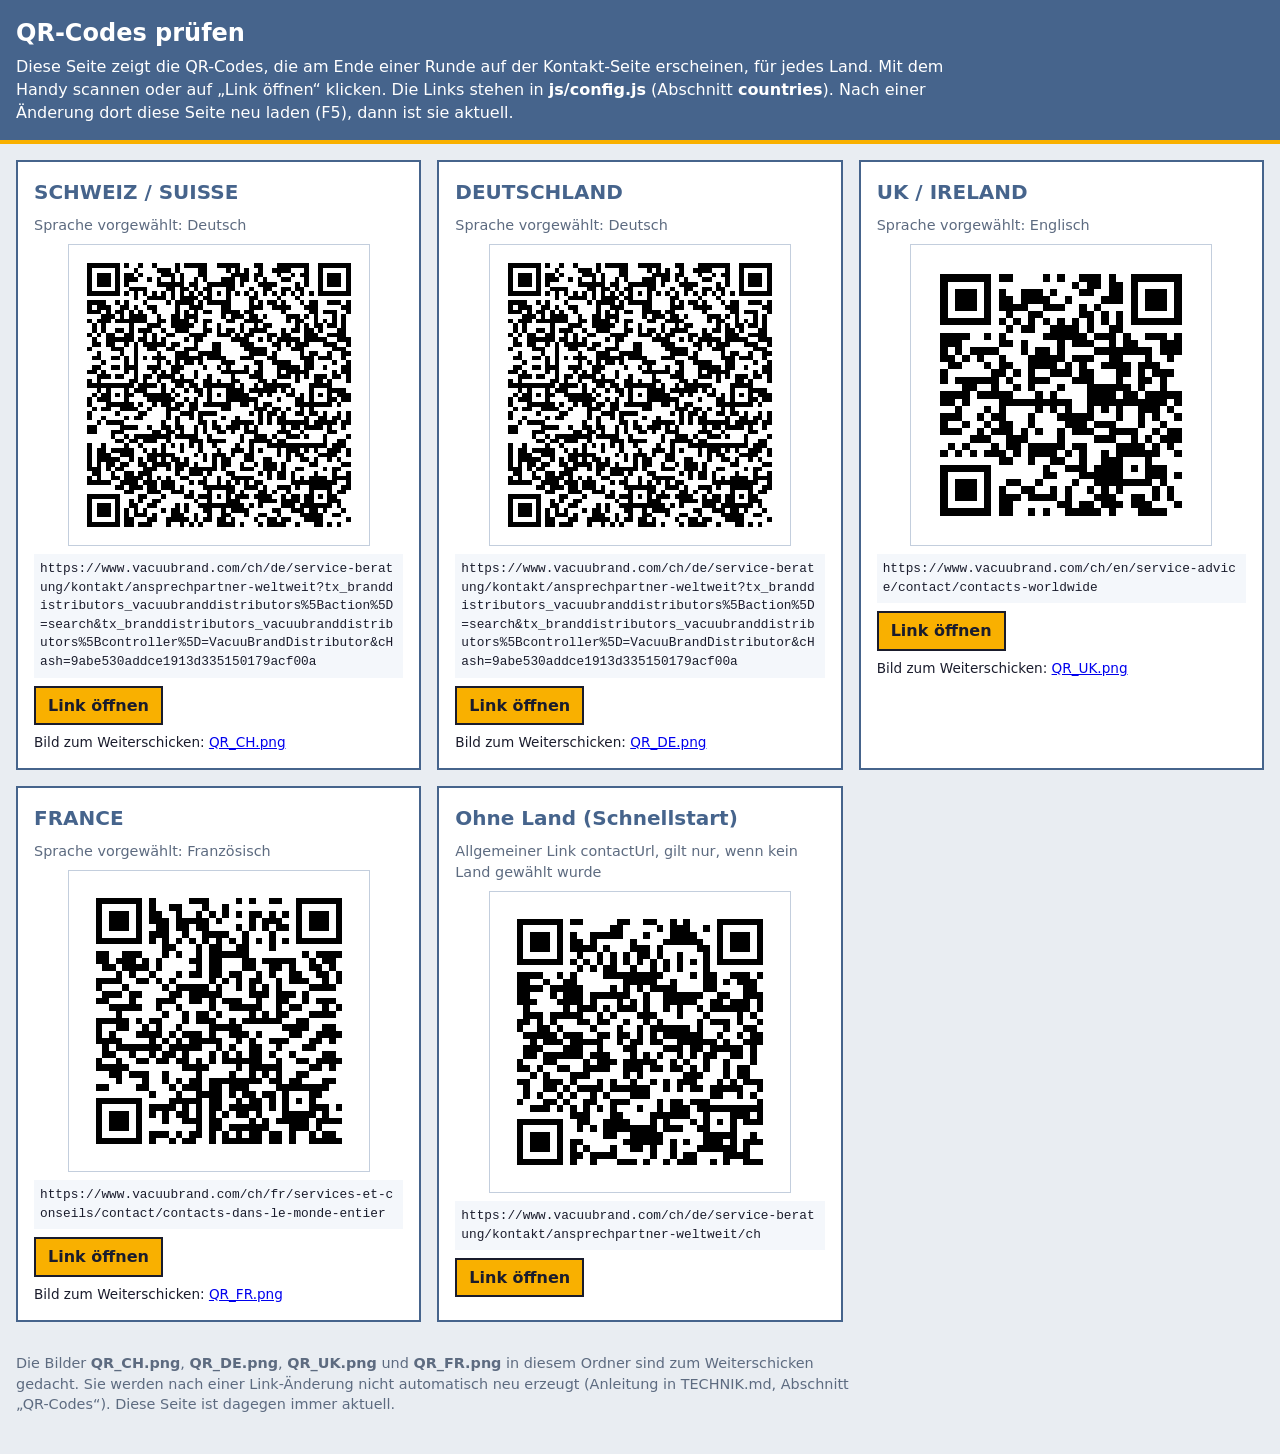
==== qr/index.html @ b3a127d9 "Mehrsprachigkeit (DE/EN/FR) und Länderwahl mit QR-Code pro Land - Neue Datei js/i18n.js mit allen Te" ====
<!DOCTYPE html>
<html lang="de">
<head>
<meta charset="utf-8">
<meta name="viewport" content="width=device-width, initial-scale=1">
<title>QR-Codes prüfen – Professor Vakuumus</title>
<style>
  :root { --navy: #46648c; --gold: #f9b000; --blue: #4f8fcf; --ink: #1a1c2c; }
  body { margin: 0; background: #e9edf2; color: var(--ink); font: 16px/1.45 system-ui, -apple-system, "Segoe UI", Arial, sans-serif; }
  header { background: var(--navy); color: #fff; padding: 16px; border-bottom: 4px solid var(--gold); }
  header h1 { margin: 0 0 4px; font-size: 1.5em; }
  header p { margin: 0; max-width: 60em; }
  main { padding: 16px; display: grid; grid-template-columns: repeat(auto-fill, minmax(320px, 1fr)); gap: 16px; }
  .card { background: #fff; border: 2px solid var(--navy); padding: 16px; display: flex; flex-direction: column; gap: 8px; }
  .card h2 { margin: 0; font-size: 1.25em; color: var(--navy); }
  .card .lang { color: #5d6b80; font-size: 0.9em; }
  .card canvas { width: 100%; max-width: 300px; height: auto; image-rendering: pixelated; align-self: center; border: 1px solid #c3cedd; }
  .card code { display: block; word-break: break-all; background: #f4f7fb; padding: 6px; font-size: 0.8em; }
  .card a.open { align-self: flex-start; background: var(--gold); color: var(--ink); font-weight: bold; padding: 6px 12px; text-decoration: none; border: 2px solid var(--ink); }
  .card .png { font-size: 0.85em; }
  .err { background: #e04848; color: #fff; padding: 12px; margin: 16px; }
  footer { padding: 0 16px 24px; color: #5d6b80; font-size: 0.9em; max-width: 60em; }
</style>
</head>
<body>
<header>
  <h1>QR-Codes prüfen</h1>
  <p>Diese Seite zeigt die QR-Codes, die am Ende einer Runde auf der Kontakt-Seite erscheinen, für jedes Land. Mit dem Handy scannen oder auf „Link öffnen“ klicken.
     Die Links stehen in <b>js/config.js</b> (Abschnitt <b>countries</b>). Nach einer Änderung dort diese Seite neu laden (F5), dann ist sie aktuell.</p>
</header>
<div id="msg"></div>
<main id="list"></main>
<footer>
  <p>Die Bilder <b>QR_CH.png</b>, <b>QR_DE.png</b>, <b>QR_UK.png</b> und <b>QR_FR.png</b> in diesem Ordner sind zum Weiterschicken gedacht.
     Sie werden nach einer Link-Änderung nicht automatisch neu erzeugt (Anleitung in TECHNIK.md, Abschnitt „QR-Codes“). Diese Seite ist dagegen immer aktuell.</p>
</footer>
<!-- Gleiche Bibliothek und gleiche Einstellungen wie im Spiel (qrcode(0, 'L')) -->
<script src="../js/lib/qrcode.js"></script>
<script src="../js/config.js"></script>
<script>
'use strict';
(function () {
  const LANG = { de: 'Deutsch', en: 'Englisch', fr: 'Französisch' };
  const list = document.getElementById('list');
  if (typeof CONFIG === 'undefined' || typeof qrcode === 'undefined') {
    document.getElementById('msg').innerHTML = '<div class="err">js/config.js oder js/lib/qrcode.js konnte nicht geladen werden.</div>';
    return;
  }
  const esc = s => String(s).replace(/[&<>"']/g, c => ({ '&': '&amp;', '<': '&lt;', '>': '&gt;', '"': '&quot;', "'": '&#39;' }[c]));
  // QR-Code als Bild: 10 Pixel pro Kästchen und weisser Rand von 4 Kästchen (wie im Spiel)
  function qrCanvas(text) {
    const q = qrcode(0, 'L'); q.addData(text); q.make();
    const n = q.getModuleCount(), m = 10, px = (n + 8) * m;
    const c = document.createElement('canvas'); c.width = px; c.height = px;
    const g = c.getContext('2d');
    g.fillStyle = '#ffffff'; g.fillRect(0, 0, px, px);
    g.fillStyle = '#000000';
    for (let r = 0; r < n; r++) for (let col = 0; col < n; col++) if (q.isDark(r, col)) g.fillRect((col + 4) * m, (r + 4) * m, m, m);
    return c;
  }
  const entries = (CONFIG.countries || []).map(c => ({ key: c.key, title: c.name, sub: 'Sprache vorgewählt: ' + (LANG[c.lang] || c.lang), url: c.contactUrl || CONFIG.contactUrl, png: 'QR_' + c.key + '.png' }));
  entries.push({ key: 'ALLGEMEIN', title: 'Ohne Land (Schnellstart)', sub: 'Allgemeiner Link contactUrl, gilt nur, wenn kein Land gewählt wurde', url: CONFIG.contactUrl });
  for (const e of entries) {
    const card = document.createElement('section');
    card.className = 'card';
    card.dataset.key = e.key;
    card.innerHTML = '<h2>' + esc(e.title) + '</h2><div class="lang">' + esc(e.sub) + '</div>';
    const canvas = qrCanvas(e.url);
    canvas.dataset.url = e.url;
    card.appendChild(canvas);
    card.insertAdjacentHTML('beforeend', '<code>' + esc(e.url) + '</code>' +
      '<a class="open" href="' + esc(e.url) + '" target="_blank" rel="noopener">Link öffnen</a>' +
      (e.png ? '<div class="png">Bild zum Weiterschicken: <a href="' + e.png + '" download>' + e.png + '</a></div>' : ''));
    list.appendChild(card);
  }
})();
</script>
</body>
</html>
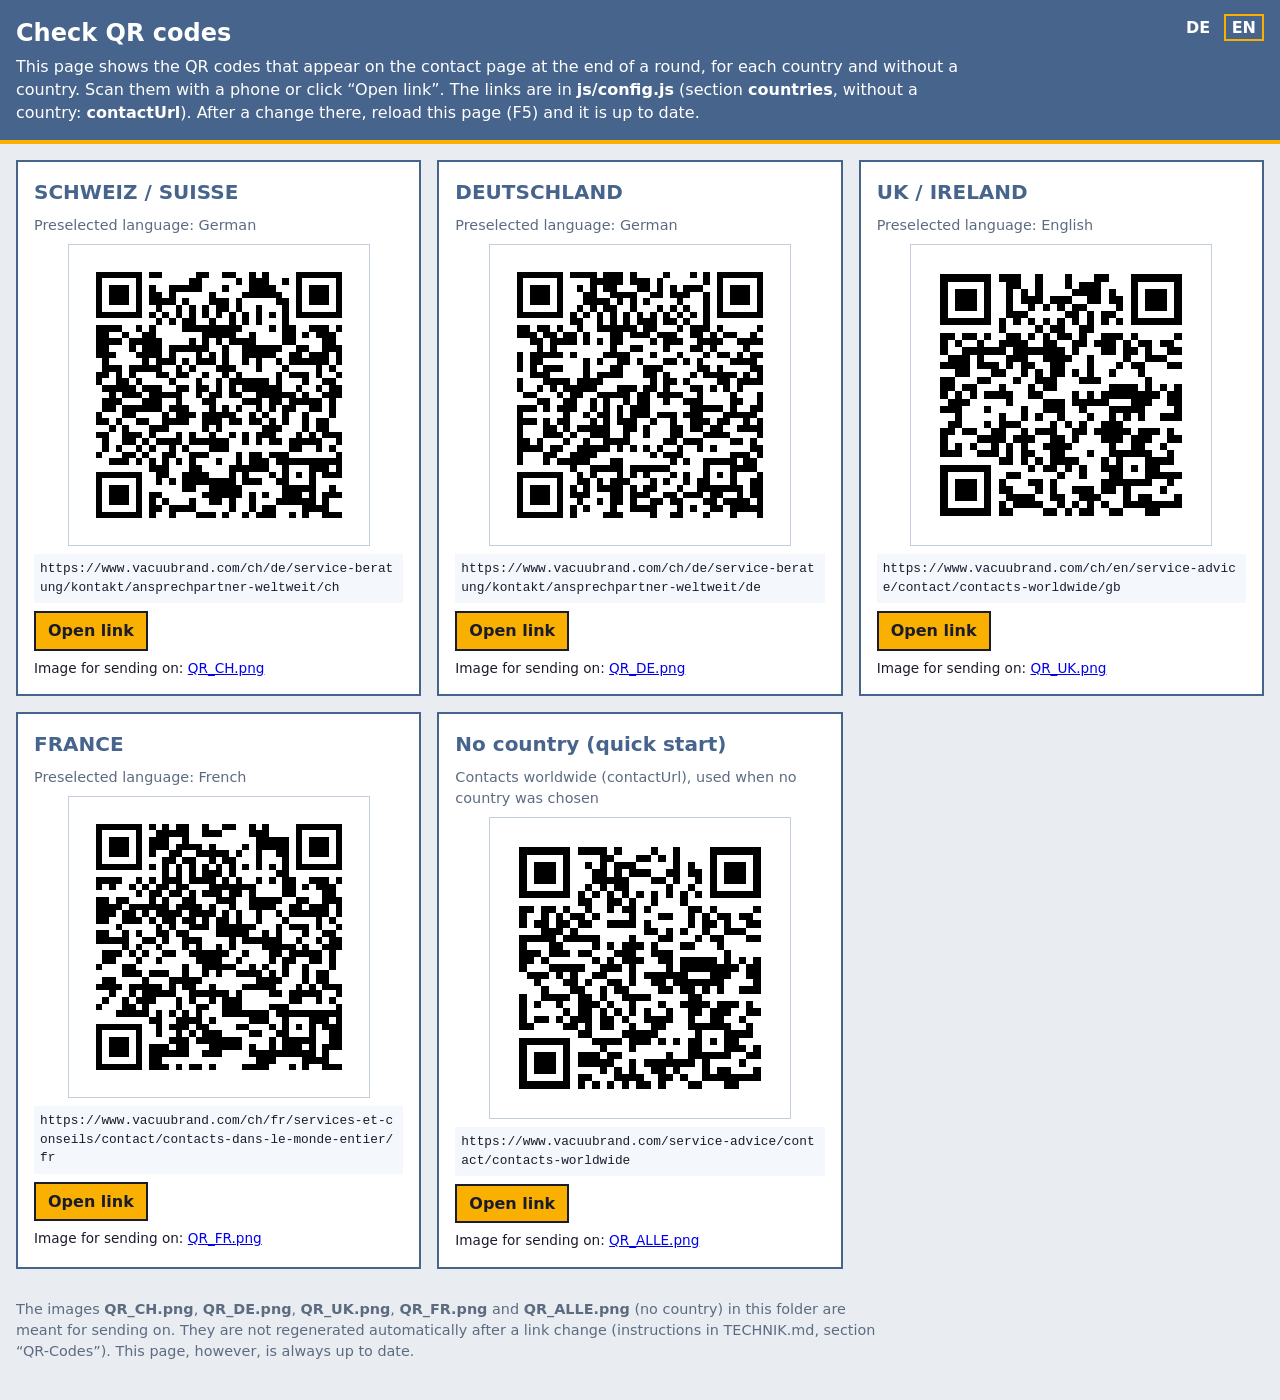
==== commit 8522a8c7: "QR-Code ohne Land: Ansprechpartner weltweit, Bild und Prüfseiten-Screenshot - CONFIG.contactUrl (Sch" ====
--- a/qr/index.html
+++ b/qr/index.html
@@ -3,7 +3,7 @@
 <head>
 <meta charset="utf-8">
 <meta name="viewport" content="width=device-width, initial-scale=1">
-<title>QR-Codes prüfen – Professor Vakuumus</title>
+<title>QR-Codes prüfen / Check QR codes – Professor Vacuumus</title>
 <style>
   :root { --navy: #46648c; --gold: #f9b000; --blue: #4f8fcf; --ink: #1a1c2c; }
   body { margin: 0; background: #e9edf2; color: var(--ink); font: 16px/1.45 system-ui, -apple-system, "Segoe UI", Arial, sans-serif; }
@@ -19,20 +19,22 @@
   .card a.open { align-self: flex-start; background: var(--gold); color: var(--ink); font-weight: bold; padding: 6px 12px; text-decoration: none; border: 2px solid var(--ink); }
   .card .png { font-size: 0.85em; }
   .err { background: #e04848; color: #fff; padding: 12px; margin: 16px; }
+  header nav.langs { float: right; font-weight: bold; }
+  header nav.langs a { color: #fff; padding: 2px 6px; text-decoration: none; border: 2px solid transparent; }
+  header nav.langs a.on { border-color: var(--gold); }
   footer { padding: 0 16px 24px; color: #5d6b80; font-size: 0.9em; max-width: 60em; }
 </style>
 </head>
 <body>
 <header>
-  <h1>QR-Codes prüfen</h1>
-  <p>Diese Seite zeigt die QR-Codes, die am Ende einer Runde auf der Kontakt-Seite erscheinen, für jedes Land. Mit dem Handy scannen oder auf „Link öffnen“ klicken.
-     Die Links stehen in <b>js/config.js</b> (Abschnitt <b>countries</b>). Nach einer Änderung dort diese Seite neu laden (F5), dann ist sie aktuell.</p>
+  <nav class="langs" aria-label="Sprache / Language"><a href="?lang=de" data-lang="de">DE</a> <a href="?lang=en" data-lang="en">EN</a></nav>
+  <h1 id="h1">QR-Codes prüfen</h1>
+  <p id="intro"></p>
 </header>
 <div id="msg"></div>
 <main id="list"></main>
 <footer>
-  <p>Die Bilder <b>QR_CH.png</b>, <b>QR_DE.png</b>, <b>QR_UK.png</b> und <b>QR_FR.png</b> in diesem Ordner sind zum Weiterschicken gedacht.
-     Sie werden nach einer Link-Änderung nicht automatisch neu erzeugt (Anleitung in TECHNIK.md, Abschnitt „QR-Codes“). Diese Seite ist dagegen immer aktuell.</p>
+  <p id="foot"></p>
 </footer>
 <!-- Gleiche Bibliothek und gleiche Einstellungen wie im Spiel (qrcode(0, 'L')) -->
 <script src="../js/lib/qrcode.js"></script>
@@ -40,10 +42,48 @@
 <script>
 'use strict';
 (function () {
-  const LANG = { de: 'Deutsch', en: 'Englisch', fr: 'Französisch' };
+  // Texte der Prüfseite auf Deutsch und Englisch (wie der Admin-Bereich). Sprache: ?lang=de / ?lang=en,
+  // sonst die Sprache des Browsers (Deutsch, sonst Englisch).
+  const T = {
+    de: {
+      title: 'QR-Codes prüfen',
+      intro: 'Diese Seite zeigt die QR-Codes, die am Ende einer Runde auf der Kontakt-Seite erscheinen, für jedes Land und ohne Land. Mit dem Handy scannen oder auf „Link öffnen“ klicken. ' +
+             'Die Links stehen in <b>js/config.js</b> (Abschnitt <b>countries</b>, ohne Land: <b>contactUrl</b>). Nach einer Änderung dort diese Seite neu laden (F5), dann ist sie aktuell.',
+      foot: 'Die Bilder <b>QR_CH.png</b>, <b>QR_DE.png</b>, <b>QR_UK.png</b>, <b>QR_FR.png</b> und <b>QR_ALLE.png</b> (ohne Land) in diesem Ordner sind zum Weiterschicken gedacht. ' +
+            'Sie werden nach einer Link-Änderung nicht automatisch neu erzeugt (Anleitung in TECHNIK.md, Abschnitt „QR-Codes“). Diese Seite ist dagegen immer aktuell.',
+      langs: { de: 'Deutsch', en: 'Englisch', fr: 'Französisch' },
+      preset: 'Sprache vorgewählt: ',
+      noCountry: 'Ohne Land (Schnellstart)',
+      noCountrySub: 'Ansprechpartner weltweit (contactUrl), gilt, wenn kein Land gewählt wurde',
+      open: 'Link öffnen', png: 'Bild zum Weiterschicken: ',
+      err: 'js/config.js oder js/lib/qrcode.js konnte nicht geladen werden.'
+    },
+    en: {
+      title: 'Check QR codes',
+      intro: 'This page shows the QR codes that appear on the contact page at the end of a round, for each country and without a country. Scan them with a phone or click “Open link”. ' +
+             'The links are in <b>js/config.js</b> (section <b>countries</b>, without a country: <b>contactUrl</b>). After a change there, reload this page (F5) and it is up to date.',
+      foot: 'The images <b>QR_CH.png</b>, <b>QR_DE.png</b>, <b>QR_UK.png</b>, <b>QR_FR.png</b> and <b>QR_ALLE.png</b> (no country) in this folder are meant for sending on. ' +
+            'They are not regenerated automatically after a link change (instructions in TECHNIK.md, section “QR-Codes”). This page, however, is always up to date.',
+      langs: { de: 'German', en: 'English', fr: 'French' },
+      preset: 'Preselected language: ',
+      noCountry: 'No country (quick start)',
+      noCountrySub: 'Contacts worldwide (contactUrl), used when no country was chosen',
+      open: 'Open link', png: 'Image for sending on: ',
+      err: 'js/config.js or js/lib/qrcode.js could not be loaded.'
+    }
+  };
+  const want = (new URLSearchParams(location.search).get('lang') || navigator.language || 'en').slice(0, 2).toLowerCase();
+  const lang = T[want] ? want : 'en';
+  const t = T[lang];
+  document.documentElement.lang = lang;
+  document.title = t.title + ' – Professor Vacuumus';
+  document.getElementById('h1').textContent = t.title;
+  document.getElementById('intro').innerHTML = t.intro;
+  document.getElementById('foot').innerHTML = t.foot;
+  for (const a of document.querySelectorAll('nav.langs a')) a.classList.toggle('on', a.dataset.lang === lang);
   const list = document.getElementById('list');
   if (typeof CONFIG === 'undefined' || typeof qrcode === 'undefined') {
-    document.getElementById('msg').innerHTML = '<div class="err">js/config.js oder js/lib/qrcode.js konnte nicht geladen werden.</div>';
+    document.getElementById('msg').innerHTML = '<div class="err">' + t.err + '</div>';
     return;
   }
   const esc = s => String(s).replace(/[&<>"']/g, c => ({ '&': '&amp;', '<': '&lt;', '>': '&gt;', '"': '&quot;', "'": '&#39;' }[c]));
@@ -58,8 +98,9 @@
     for (let r = 0; r < n; r++) for (let col = 0; col < n; col++) if (q.isDark(r, col)) g.fillRect((col + 4) * m, (r + 4) * m, m, m);
     return c;
   }
-  const entries = (CONFIG.countries || []).map(c => ({ key: c.key, title: c.name, sub: 'Sprache vorgewählt: ' + (LANG[c.lang] || c.lang), url: c.contactUrl || CONFIG.contactUrl, png: 'QR_' + c.key + '.png' }));
-  entries.push({ key: 'ALLGEMEIN', title: 'Ohne Land (Schnellstart)', sub: 'Allgemeiner Link contactUrl, gilt nur, wenn kein Land gewählt wurde', url: CONFIG.contactUrl });
+  const entries = (CONFIG.countries || []).map(c => ({ key: c.key, title: c.name, sub: t.preset + (t.langs[c.lang] || c.lang), url: c.contactUrl || CONFIG.contactUrl, png: 'QR_' + c.key + '.png' }));
+  // Ohne Land (Schnellstart): allgemeiner Link, Bild QR_ALLE.png
+  entries.push({ key: 'ALLE', title: t.noCountry, sub: t.noCountrySub, url: CONFIG.contactUrl, png: 'QR_ALLE.png' });
   for (const e of entries) {
     const card = document.createElement('section');
     card.className = 'card';
@@ -69,8 +110,8 @@
     canvas.dataset.url = e.url;
     card.appendChild(canvas);
     card.insertAdjacentHTML('beforeend', '<code>' + esc(e.url) + '</code>' +
-      '<a class="open" href="' + esc(e.url) + '" target="_blank" rel="noopener">Link öffnen</a>' +
-      (e.png ? '<div class="png">Bild zum Weiterschicken: <a href="' + e.png + '" download>' + e.png + '</a></div>' : ''));
+      '<a class="open" href="' + esc(e.url) + '" target="_blank" rel="noopener">' + t.open + '</a>' +
+      (e.png ? '<div class="png">' + t.png + '<a href="' + e.png + '" download>' + e.png + '</a></div>' : ''));
     list.appendChild(card);
   }
 })();
